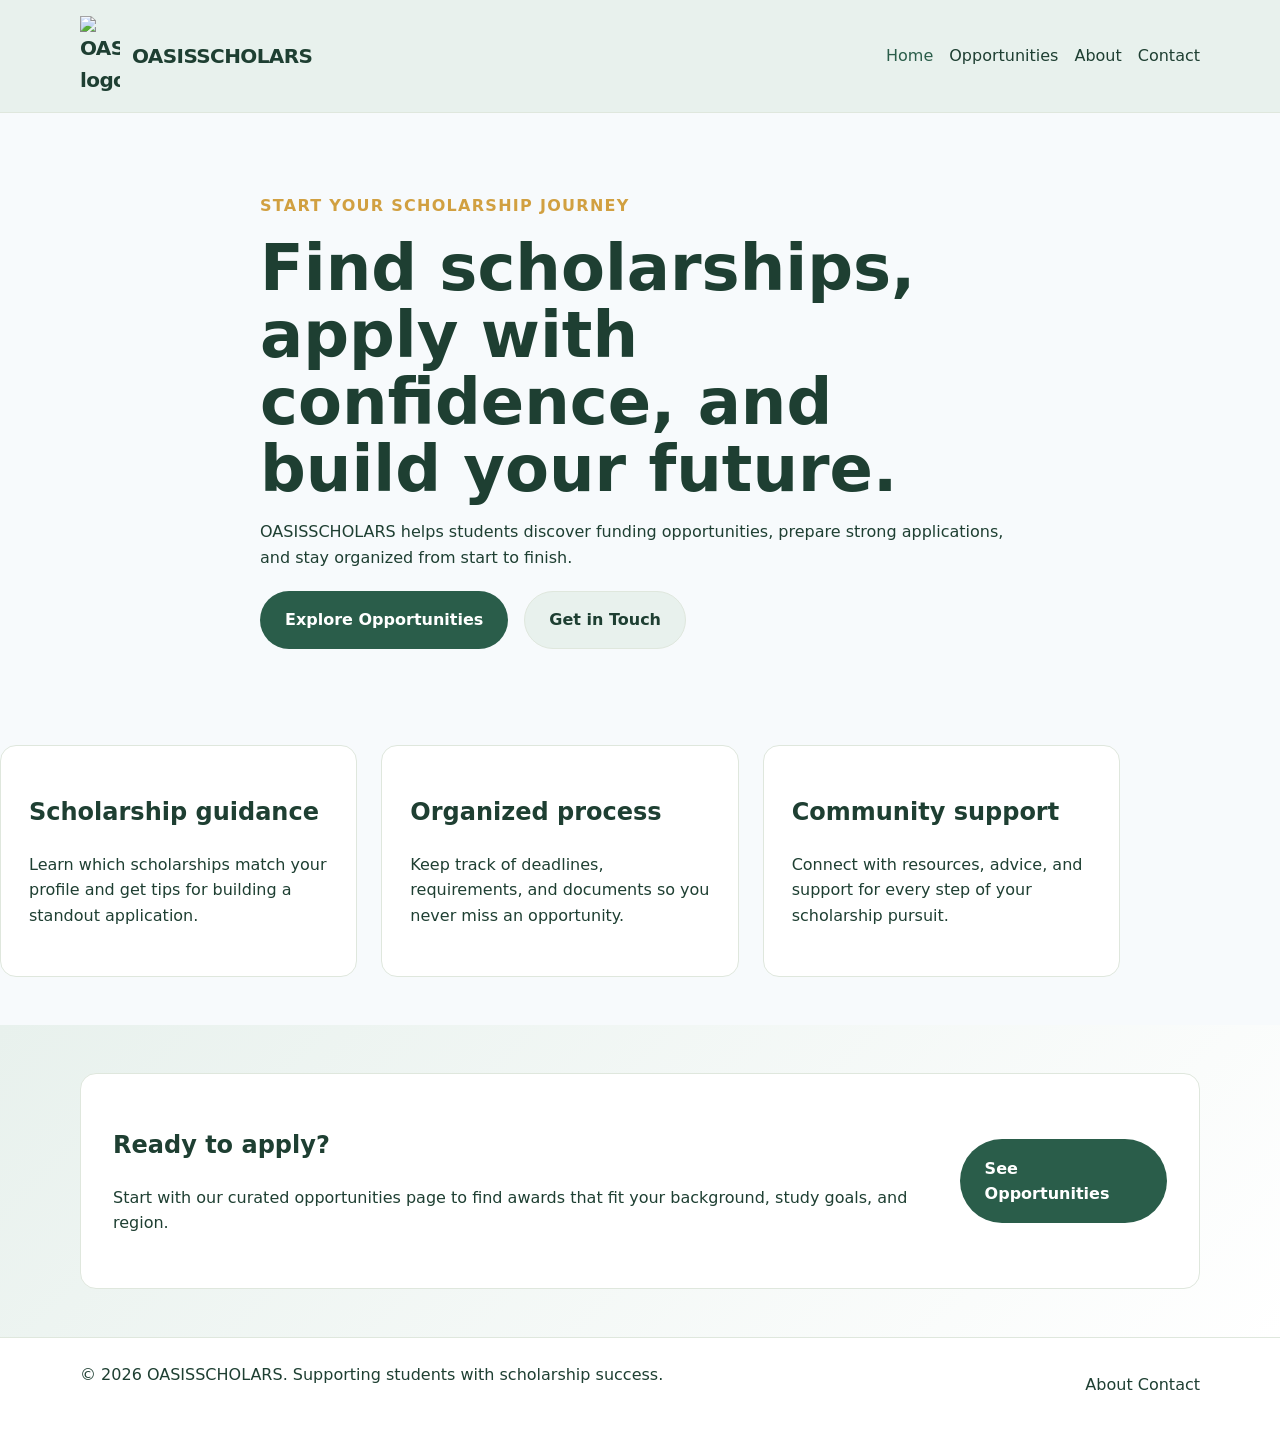
==== index.html @ 131c72c2 "Initial commit" ====
<!DOCTYPE html>
<html lang="en">
<head>
  <meta charset="UTF-8" />
  <meta name="viewport" content="width=device-width, initial-scale=1.0" />
  <meta http-equiv="Content-Security-Policy" content="default-src 'self'; script-src 'self'; style-src 'self'; img-src 'self' data:; font-src 'self'; connect-src 'self'; object-src 'none'; base-uri 'self'; form-action 'self'; frame-ancestors 'none'" />
  <meta name="referrer" content="no-referrer" />
  <title>OASISSCHOLARS | Home</title>
  <link rel="stylesheet" href="styles.css" />
</head>
<body>
  <header class="site-header">
    <div class="container header-inner">
      <a class="brand" href="index.html"><img class="brand-logo" src="logo for design.png" alt="OASISSCHOLARS logo" /><span>OASISSCHOLARS</span></a>
      <nav class="site-nav">
        <a href="index.html" class="active">Home</a>
        <a href="opportunities.html">Opportunities</a>
        <a href="about.html">About</a>
        <a href="contact.html">Contact</a>
      </nav>
      <button class="menu-toggle" aria-label="Open navigation">☰</button>
    </div>
  </header>

  <main>
    <section class="hero">
      <div class="container hero-content">
        <p class="eyebrow">Start your scholarship journey</p>
        <h1>Find scholarships, apply with confidence, and build your future.</h1>
        <p>OASISSCHOLARS helps students discover funding opportunities, prepare strong applications, and stay organized from start to finish.</p>
        <div class="hero-actions">
          <a class="button button-primary" href="opportunities.html">Explore Opportunities</a>
          <a class="button button-secondary" href="contact.html">Get in Touch</a>
        </div>
      </div>
    </section>

    <section class="features container">
      <article>
        <h2>Scholarship guidance</h2>
        <p>Learn which scholarships match your profile and get tips for building a standout application.</p>
      </article>
      <article>
        <h2>Organized process</h2>
        <p>Keep track of deadlines, requirements, and documents so you never miss an opportunity.</p>
      </article>
      <article>
        <h2>Community support</h2>
        <p>Connect with resources, advice, and support for every step of your scholarship pursuit.</p>
      </article>
    </section>

    <section class="highlight">
      <div class="container highlight-inner">
        <div>
          <h2>Ready to apply?</h2>
          <p>Start with our curated opportunities page to find awards that fit your background, study goals, and region.</p>
        </div>
        <a class="button button-primary" href="opportunities.html">See Opportunities</a>
      </div>
    </section>
  </main>

  <footer class="site-footer">
    <div class="container footer-inner">
      <p>© 2026 OASISSCHOLARS. Supporting students with scholarship success.</p>
      <nav class="footer-nav">
        <a href="about.html">About</a>
        <a href="contact.html">Contact</a>
      </nav>
    </div>
  </footer>

  <script src="script.js"></script>
</body>
</html>
---- styles.css ----
:root {
  --bg: #f7fafc;
  --surface: #ffffff;
  --text: #1E3F32;
  --muted: #5f7c6d;
  --primary-emerald: #2A5D4A;
  --secondary-gold: #D1A041;
  --deep-forest: #1E3F32;
  --bg-sidebar-mint: #E8F1ED;
  --text-white: #FFFFFF;
  --primary: var(--primary-emerald);
  --primary-dark: #234d40;
  --accent: var(--secondary-gold);
  --border: #dfe7dd;
  --shadow: 0 20px 45px rgba(15, 23, 42, 0.08);
}

* {
  box-sizing: border-box;
}

html {
  scroll-behavior: smooth;
}

body {
  margin: 0;
  font-family: Inter, system-ui, -apple-system, BlinkMacSystemFont, "Segoe UI", sans-serif;
  background: var(--bg);
  color: var(--text);
  line-height: 1.6;
}

img {
  max-width: 100%;
  display: block;
}

.container {
  width: min(1120px, calc(100% - 2rem));
  margin: 0 auto;
}

.site-header {
  background: var(--bg-sidebar-mint);
  border-bottom: 1px solid var(--border);
  position: sticky;
  top: 0;
  z-index: 20;
}

.header-inner {
  display: flex;
  align-items: center;
  justify-content: space-between;
  gap: 1rem;
  padding: 1rem 0;
}

.brand {
  display: inline-flex;
  align-items: center;
  gap: 0.75rem;
  font-weight: 700;
  font-size: 1.25rem;
  letter-spacing: -0.03em;
  text-decoration: none;
  color: var(--deep-forest);
}

.brand-logo {
  display: block;
  width: 40px;
  height: auto;
}

.brand span {
  display: inline-block;
}

.site-nav {
  display: flex;
  gap: 1rem;
  flex-wrap: wrap;
}

.site-nav a,
.footer-nav a {
  color: var(--deep-forest);
  text-decoration: none;
  font-weight: 500;
}

.site-nav a.active,
.site-nav a:hover,
.footer-nav a:hover {
  color: var(--primary-emerald);
}

.menu-toggle {
  display: none;
  border: none;
  background: transparent;
  font-size: 1.5rem;
  cursor: pointer;
}

.hero {
  padding: 5rem 0 3rem;
}

.hero-content {
  max-width: 760px;
}

.eyebrow {
  margin: 0 0 1rem;
  color: var(--accent);
  font-weight: 700;
  letter-spacing: 0.08em;
  text-transform: uppercase;
}

h1 {
  margin: 0 0 1rem;
  font-size: clamp(2.5rem, 5vw, 4rem);
  line-height: 1.05;
}

p {
  margin: 0 0 1.25rem;
}

.button {
  display: inline-flex;
  align-items: center;
  justify-content: center;
  gap: 0.5rem;
  padding: 0.95rem 1.5rem;
  border-radius: 999px;
  border: 1px solid transparent;
  font-weight: 600;
  text-decoration: none;
  transition: transform 0.2s ease, background-color 0.2s ease, color 0.2s ease;
}

.button:hover {
  transform: translateY(-1px);
}

.button-primary {
  background: var(--primary);
  color: var(--text-white);
}

.button-primary:hover {
  background: var(--primary-dark);
}

.button-secondary {
  background: var(--bg-sidebar-mint);
  color: var(--deep-forest);
  border-color: var(--border);
}

.hero-actions {
  display: flex;
  flex-wrap: wrap;
  gap: 1rem;
}

.features {
  display: grid;
  grid-template-columns: repeat(auto-fit, minmax(220px, 1fr));
  gap: 1.5rem;
  margin: 3rem 0;
}

.features article {
  padding: 1.75rem;
  background: var(--surface);
  border-radius: 1rem;
  border: 1px solid var(--border);
}

.highlight {
  background: linear-gradient(135deg, var(--bg-sidebar-mint) 0%, #ffffff 100%);
  padding: 3rem 0;
}

.highlight-inner {
  display: flex;
  align-items: center;
  justify-content: space-between;
  gap: 1.5rem;
  padding: 2rem;
  background: var(--surface);
  border-radius: 1rem;
  border: 1px solid var(--border);
}

.page-content {
  padding: 3rem 0;
}

.page-header {
  margin-bottom: 2rem;
}

.cards-grid {
  display: grid;
  grid-template-columns: repeat(auto-fit, minmax(240px, 1fr));
  gap: 1.5rem;
}

.team-grid {
  display: grid;
  grid-template-columns: repeat(auto-fit, minmax(320px, 1fr));
  gap: 1.5rem;
  margin-top: 1.5rem;
}

.team-card {
  background: var(--surface);
  border: 1px solid var(--border);
  border-radius: 1.5rem;
  overflow: hidden;
  box-shadow: var(--shadow);
}

.card-header {
  padding: 1.75rem;
  background: var(--deep-forest);
  color: var(--text-white);
}

.card-header p {
  margin: 0 0 0.75rem;
  font-size: 0.85rem;
  letter-spacing: 0.12em;
  text-transform: uppercase;
  opacity: 0.85;
}

.card-header h3 {
  margin: 0;
  font-size: 1.6rem;
}

.card-role {
  margin: 0.5rem 0 0;
  font-weight: 500;
  opacity: 0.9;
}

.card-body {
  padding: 1.75rem;
}

.card-body h4 {
  margin: 1.25rem 0 0.75rem;
}

.card-body ul {
  margin: 0;
  padding-left: 1.25rem;
}

.card,
.contact-card {
  background: var(--surface);
  border: 1px solid var(--border);
  border-radius: 1rem;
  padding: 1.75rem;
  box-shadow: var(--shadow);
}

.card h2,
.contact-card h2 {
  margin-top: 0;
}

.meta {
  margin-top: 1rem;
  color: var(--muted);
}

.info-section,
.about-section,
.contact-section {
  margin-top: 2rem;
  background: var(--surface);
  border: 1px solid var(--border);
  border-radius: 1rem;
  padding: 2rem;
}

.info-section ul,
.about-section ul {
  margin: 0;
  padding-left: 1.25rem;
}

.who-grid {
  display: grid;
  grid-template-columns: repeat(auto-fit, minmax(220px, 1fr));
  gap: 1rem;
  margin-top: 1.5rem;
}

.who-card {
  background: var(--bg-sidebar-mint);
  border: 1px solid var(--border);
  border-radius: 1rem;
  padding: 1.5rem;
}

.who-card h3 {
  margin-top: 0;
  color: var(--deep-forest);
}

.who-card p {
  margin: 0.75rem 0 0;
  color: var(--muted);
}

.contact-grid {
  display: grid;
  grid-template-columns: repeat(auto-fit, minmax(220px, 1fr));
  gap: 1.5rem;
  margin-bottom: 2rem;
}

.contact-form {
  display: grid;
  gap: 1rem;
}

.contact-form label {
  font-weight: 600;
}

.contact-form input,
.contact-form textarea {
  width: 100%;
  padding: 1rem;
  border: 1px solid var(--border);
  border-radius: 0.75rem;
  background: #f9fafb;
  color: var(--text);
}

.site-footer {
  padding: 1.5rem 0;
  background: #ffffff;
  border-top: 1px solid var(--border);
}

.footer-inner {
  display: flex;
  justify-content: space-between;
  align-items: center;
  gap: 1rem;
  flex-wrap: wrap;
}

@media (max-width: 860px) {
  .header-inner,
  .highlight-inner,
  .footer-inner {
    flex-direction: column;
    align-items: flex-start;
  }
}

@media (max-width: 720px) {
  .site-nav {
    display: none;
    width: 100%;
    flex-direction: column;
    gap: 0.75rem;
    padding: 1rem 0;
    background: var(--surface);
    border-top: 1px solid var(--border);
  }

  .site-nav.open {
    display: flex;
  }

  .menu-toggle {
    display: inline-flex;
  }

  .hero {
    padding-top: 3rem;
  }
}
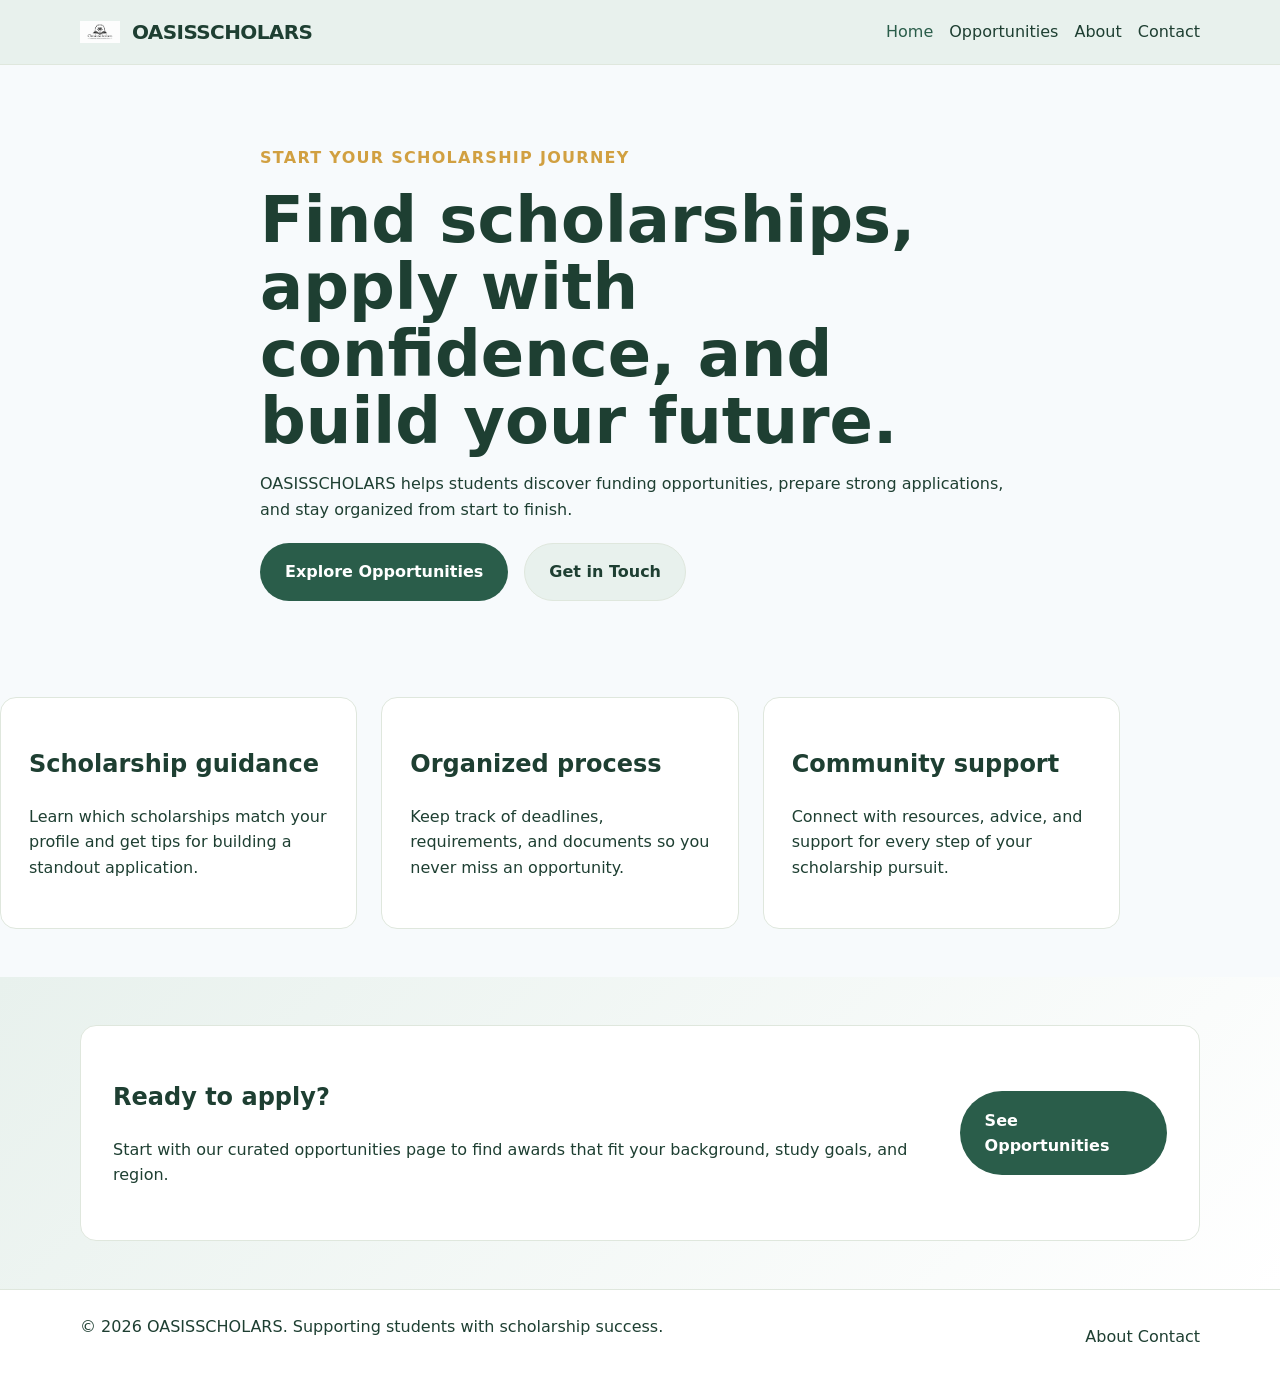
==== commit fab7c30b: "Fix logo path for GitHub Pages" ====
--- a/index.html
+++ b/index.html
@@ -11,7 +11,7 @@
 <body>
   <header class="site-header">
     <div class="container header-inner">
-      <a class="brand" href="index.html"><img class="brand-logo" src="logo for design.png" alt="OASISSCHOLARS logo" /><span>OASISSCHOLARS</span></a>
+      <a class="brand" href="index.html"><img class="brand-logo" src="Logo for design.png" alt="OASISSCHOLARS logo" /><span>OASISSCHOLARS</span></a>
       <nav class="site-nav">
         <a href="index.html" class="active">Home</a>
         <a href="opportunities.html">Opportunities</a>
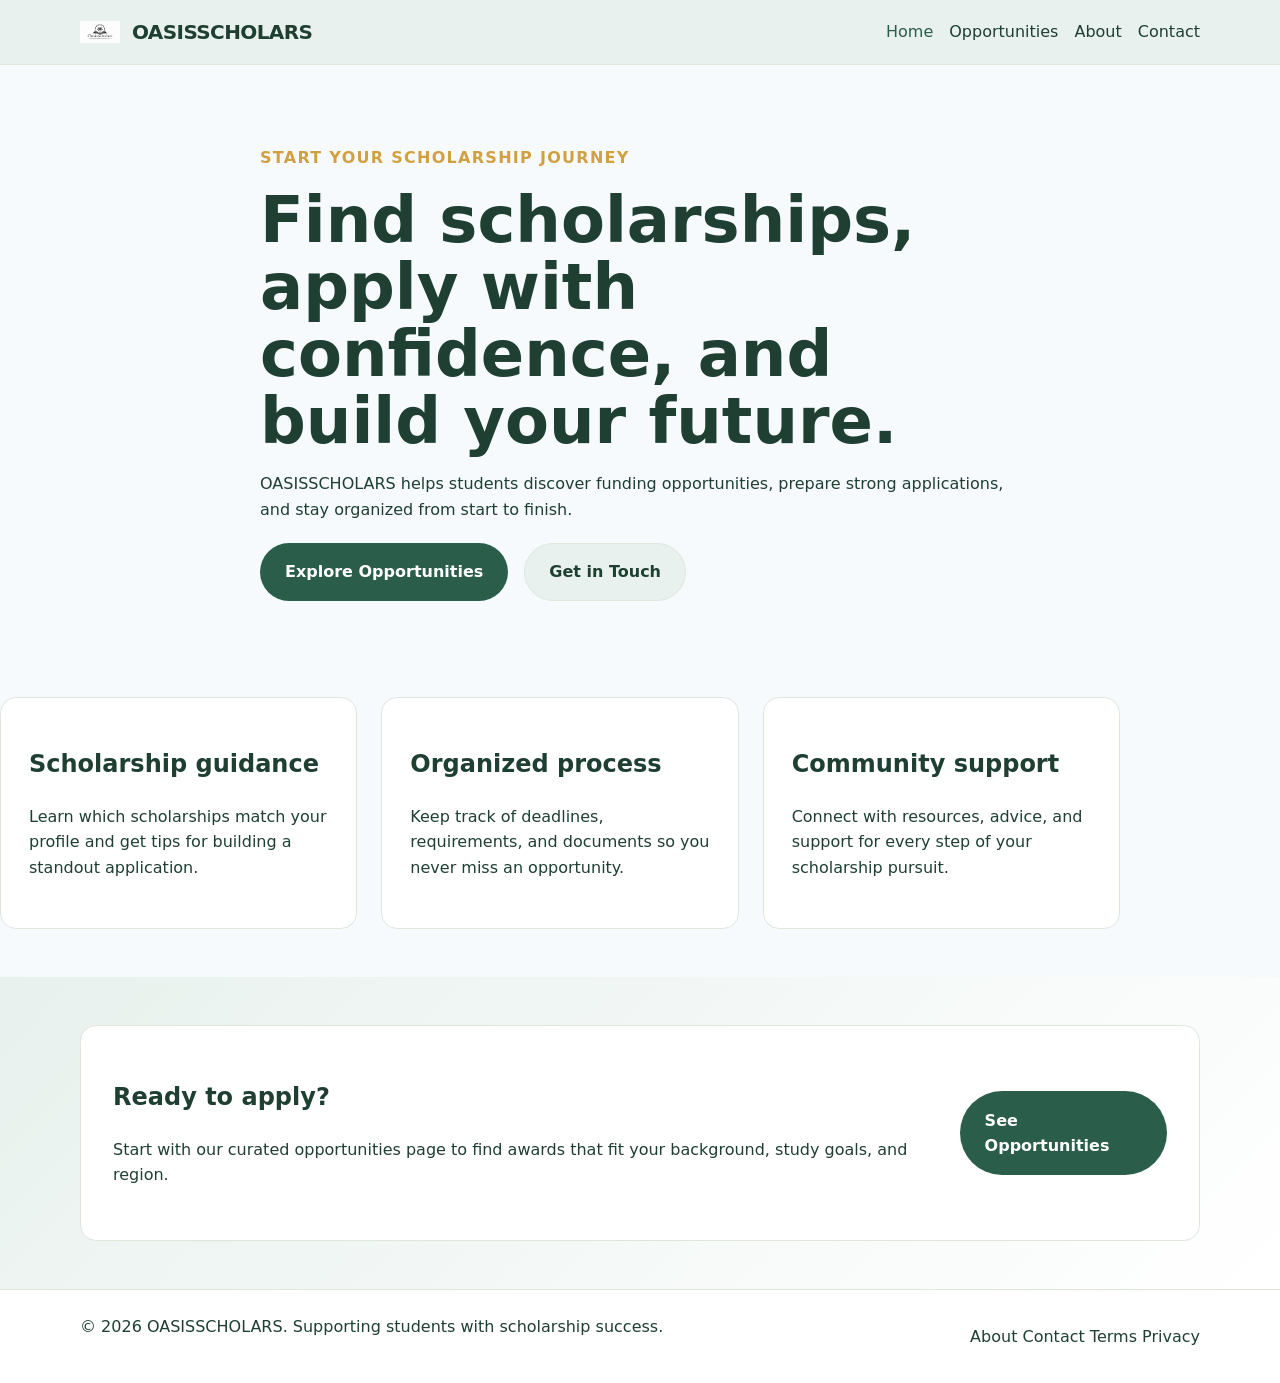
==== commit 2ef7f8a2: "Add privacy policy and terms pages" ====
--- a/index.html
+++ b/index.html
@@ -3,7 +3,7 @@
 <head>
   <meta charset="UTF-8" />
   <meta name="viewport" content="width=device-width, initial-scale=1.0" />
-  <meta http-equiv="Content-Security-Policy" content="default-src 'self'; script-src 'self'; style-src 'self'; img-src 'self' data:; font-src 'self'; connect-src 'self'; object-src 'none'; base-uri 'self'; form-action 'self'; frame-ancestors 'none'" />
+  <meta http-equiv="Content-Security-Policy" content="default-src 'self'; script-src 'self'; style-src 'self'; img-src 'self' data:; font-src 'self'; connect-src 'self'; object-src 'none'; base-uri 'self'; form-action 'self'; frame-ancestors 'none'; upgrade-insecure-requests" />
   <meta name="referrer" content="no-referrer" />
   <title>OASISSCHOLARS | Home</title>
   <link rel="stylesheet" href="styles.css" />
@@ -67,6 +67,8 @@
       <nav class="footer-nav">
         <a href="about.html">About</a>
         <a href="contact.html">Contact</a>
+        <a href="terms.html">Terms</a>
+        <a href="privacy.html">Privacy</a>
       </nav>
     </div>
   </footer>
--- a/styles.css
+++ b/styles.css
@@ -209,8 +209,8 @@
 
 .cards-grid {
   display: grid;
-  grid-template-columns: repeat(auto-fit, minmax(240px, 1fr));
-  gap: 1.5rem;
+  grid-template-columns: 1fr;
+  gap: 1.85rem;
 }
 
 .team-grid {
@@ -287,7 +287,8 @@
 
 .info-section,
 .about-section,
-.contact-section {
+.contact-section,
+.legal-section {
   margin-top: 2rem;
   background: var(--surface);
   border: 1px solid var(--border);
@@ -301,6 +302,19 @@
   padding-left: 1.25rem;
 }
 
+.legal-section {
+  max-width: 880px;
+}
+
+.legal-section h2 {
+  margin: 2rem 0 0.75rem;
+  font-size: 1.35rem;
+}
+
+.legal-section p {
+  color: var(--muted);
+}
+
 .who-grid {
   display: grid;
   grid-template-columns: repeat(auto-fit, minmax(220px, 1fr));
@@ -342,13 +356,306 @@
 }
 
 .contact-form input,
-.contact-form textarea {
+.contact-form textarea,
+.contact-form select {
   width: 100%;
   padding: 1rem;
   border: 1px solid var(--border);
   border-radius: 0.75rem;
   background: #f9fafb;
   color: var(--text);
+}
+
+.owner-workspace {
+  display: grid;
+  grid-template-columns: minmax(0, 1.2fr) minmax(320px, 0.8fr);
+  gap: 1.5rem;
+  align-items: start;
+}
+
+.owner-panel {
+  background: var(--surface);
+  border: 1px solid var(--border);
+  border-radius: 1rem;
+  padding: 1.5rem;
+  box-shadow: var(--shadow);
+}
+
+.owner-panel h2 {
+  margin-top: 0;
+}
+
+.form-grid {
+  display: grid;
+  grid-template-columns: repeat(2, minmax(0, 1fr));
+  gap: 1rem;
+}
+
+.form-actions,
+.detail-actions {
+  display: flex;
+  flex-wrap: wrap;
+  gap: 0.75rem;
+  align-items: center;
+}
+
+.form-hint,
+.status-message {
+  color: var(--muted);
+  font-size: 0.95rem;
+}
+
+.status-message {
+  margin-top: 1rem;
+  font-weight: 700;
+  color: var(--deep-forest);
+}
+
+.upload-preview {
+  min-height: 180px;
+  display: grid;
+  place-items: center;
+  padding: 1rem;
+  border: 1px dashed var(--border);
+  border-radius: 0.75rem;
+  background: #f9fafb;
+  color: var(--muted);
+  overflow: hidden;
+}
+
+.upload-preview img {
+  width: 100%;
+  max-height: 280px;
+  object-fit: cover;
+  border-radius: 0.5rem;
+}
+
+.owner-posts {
+  display: grid;
+  gap: 1rem;
+}
+
+/* Compact version of the reusable listing card inside the owner dashboard. */
+.owner-posts .opportunity-card-top {
+  grid-template-columns: 1fr;
+  gap: 1rem;
+  padding: 1rem;
+}
+
+.owner-posts .opportunity-card-body h2 {
+  margin-bottom: 1rem;
+  font-size: 1.1rem;
+}
+
+.owner-posts .listing-meta-list {
+  font-size: 0.92rem;
+}
+
+.owner-posts .listing-actions {
+  justify-content: flex-start;
+  min-height: auto;
+  padding: 1rem;
+}
+
+.owner-posts .listing-button {
+  min-width: 0;
+}
+
+.owner-posts .listing-description {
+  padding: 1rem;
+  font-size: 0.95rem;
+  line-height: 1.65;
+}
+
+/* Reusable scholarship listing card used on the Opportunities page. */
+.opportunity-card {
+  overflow: hidden;
+  background: #ffffff;
+  border: 1px solid #E5E7EB;
+  border-radius: 12px;
+  box-shadow: 0 18px 40px rgba(15, 23, 42, 0.08);
+}
+
+.opportunity-card-top {
+  display: grid;
+  grid-template-columns: minmax(240px, 400px) minmax(0, 1fr);
+  gap: 3rem;
+  align-items: start;
+  padding: 1.85rem 2rem 1.25rem;
+}
+
+.opportunity-card-media {
+  width: 100%;
+}
+
+.opportunity-image {
+  width: 100%;
+  aspect-ratio: 16 / 10;
+  object-fit: cover;
+  background: #eef2f7;
+  border-radius: 8px;
+}
+
+.opportunity-image-placeholder {
+  display: flex;
+  flex-direction: column;
+  justify-content: center;
+  gap: 0.4rem;
+  min-height: 230px;
+  padding: 1.25rem;
+  color: #ffffff;
+  font-weight: 800;
+  letter-spacing: 0;
+  background: linear-gradient(135deg, #174236 0%, #1D4ED8 100%);
+}
+
+.opportunity-image-placeholder span {
+  font-size: 1rem;
+  opacity: 0.9;
+}
+
+.opportunity-image-placeholder strong {
+  max-width: 22rem;
+  font-size: 1.35rem;
+  line-height: 1.12;
+}
+
+.opportunity-card-body {
+  min-width: 0;
+}
+
+.opportunity-card-body h2 {
+  margin: 0 0 1.55rem;
+  color: #111827;
+  font-size: clamp(1.25rem, 2vw, 1.5rem);
+  font-weight: 700;
+  line-height: 1.08;
+}
+
+.listing-meta-list {
+  display: grid;
+  gap: 0.65rem;
+  margin: 0;
+  padding: 0;
+  list-style: none;
+  color: #4B5563;
+  font-size: 1rem;
+  font-weight: 500;
+}
+
+.listing-meta-item {
+  display: grid;
+  grid-template-columns: 1.5rem minmax(0, 1fr);
+  gap: 0.75rem;
+  align-items: center;
+}
+
+.listing-meta-icon {
+  display: inline-flex;
+  align-items: center;
+  justify-content: center;
+  width: 1.5rem;
+  height: 1.5rem;
+  color: #374151;
+}
+
+.listing-meta-icon svg {
+  width: 1.25rem;
+  height: 1.25rem;
+  fill: currentColor;
+}
+
+.listing-actions {
+  display: flex;
+  justify-content: flex-end;
+  align-items: center;
+  gap: 0.75rem;
+  min-height: 5.2rem;
+  padding: 1.2rem 2.75rem;
+  border-top: 1px solid #E5E7EB;
+}
+
+.listing-button {
+  min-width: 205px;
+  border-radius: 7px;
+  background: #1D4ED8;
+  color: #ffffff;
+  font-size: 0.95rem;
+  font-weight: 800;
+  letter-spacing: 0.02em;
+  text-transform: uppercase;
+}
+
+.listing-button:hover {
+  background: #1E40AF;
+}
+
+.listing-button span {
+  font-size: 1.35rem;
+  line-height: 1;
+}
+
+.listing-description {
+  margin: 0;
+  padding: 1.8rem 2rem 2rem;
+  color: #4B5563;
+  font-size: 1.03rem;
+  line-height: 1.8;
+  border-top: 1px solid #E5E7EB;
+}
+
+.small-eyebrow {
+  margin-bottom: 0.5rem;
+  font-size: 0.78rem;
+}
+
+.opportunity-meta-item {
+  margin: 0.35rem 0;
+  color: var(--muted);
+}
+
+.opportunity-detail {
+  display: grid;
+  gap: 1.25rem;
+}
+
+.detail-hero-image {
+  width: 100%;
+  max-height: 460px;
+  object-fit: cover;
+  border-radius: 1rem;
+  border: 1px solid var(--border);
+  box-shadow: var(--shadow);
+}
+
+.detail-summary {
+  max-width: 820px;
+  font-size: 1.1rem;
+  color: var(--muted);
+}
+
+.detail-meta,
+.detail-section {
+  background: var(--surface);
+  border: 1px solid var(--border);
+  border-radius: 1rem;
+  padding: 1.5rem;
+}
+
+.detail-section h2 {
+  margin-top: 0;
+}
+
+.setup-card {
+  background: var(--surface);
+  border: 1px solid var(--border);
+  border-radius: 1rem;
+  padding: 1.5rem;
+  box-shadow: var(--shadow);
+}
+
+.setup-card h2 {
+  margin-top: 0;
 }
 
 .site-footer {
@@ -371,6 +678,20 @@
   .footer-inner {
     flex-direction: column;
     align-items: flex-start;
+  }
+
+  .owner-workspace {
+    grid-template-columns: 1fr;
+  }
+
+  .opportunity-card-top {
+    grid-template-columns: 1fr;
+    gap: 1.25rem;
+  }
+
+  .listing-actions {
+    justify-content: flex-start;
+    padding: 1.2rem 2rem;
   }
 }
 
@@ -396,4 +717,28 @@
   .hero {
     padding-top: 3rem;
   }
-}
+
+  .form-grid {
+    grid-template-columns: 1fr;
+  }
+
+  .opportunity-card-top {
+    padding: 1rem;
+  }
+
+  .listing-actions {
+    flex-direction: column;
+    align-items: stretch;
+    padding: 1rem;
+  }
+
+  .listing-button {
+    width: 100%;
+    min-width: 0;
+  }
+
+  .listing-description {
+    padding: 1rem;
+    font-size: 1rem;
+  }
+}
